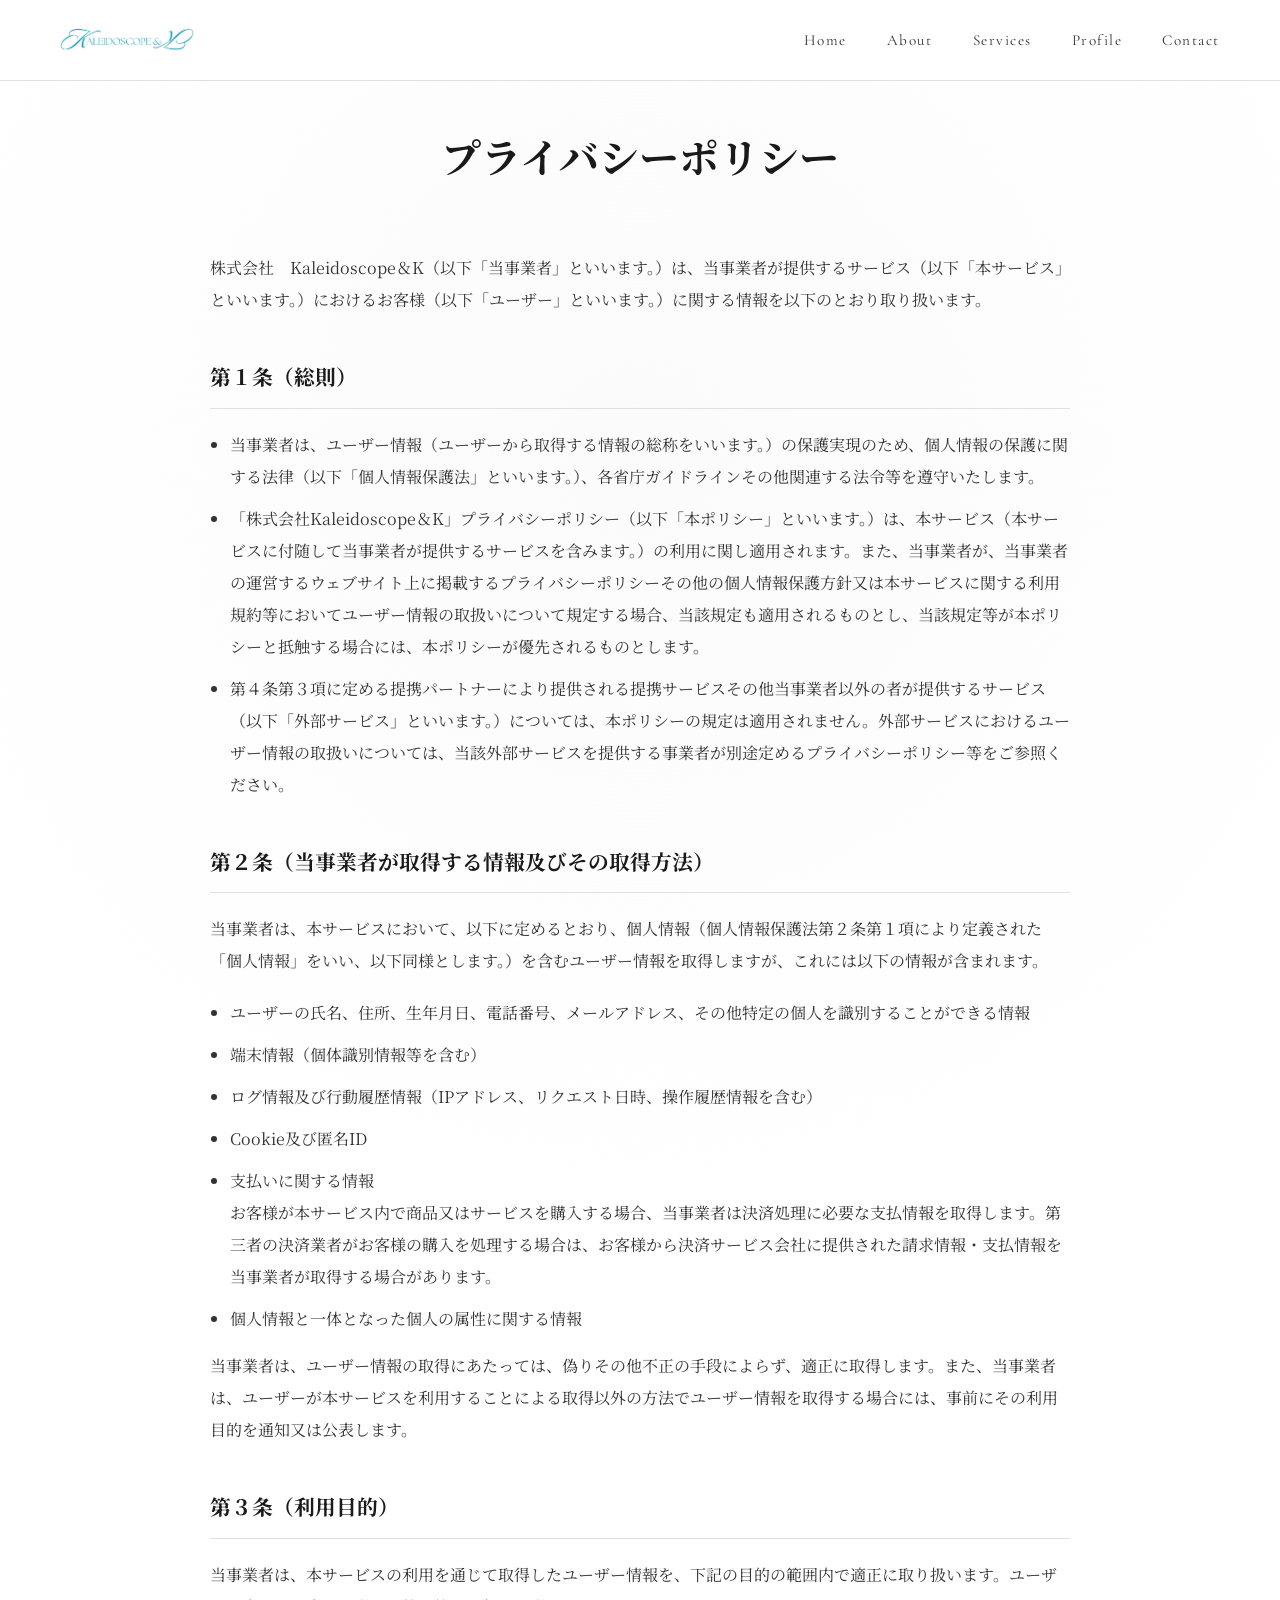
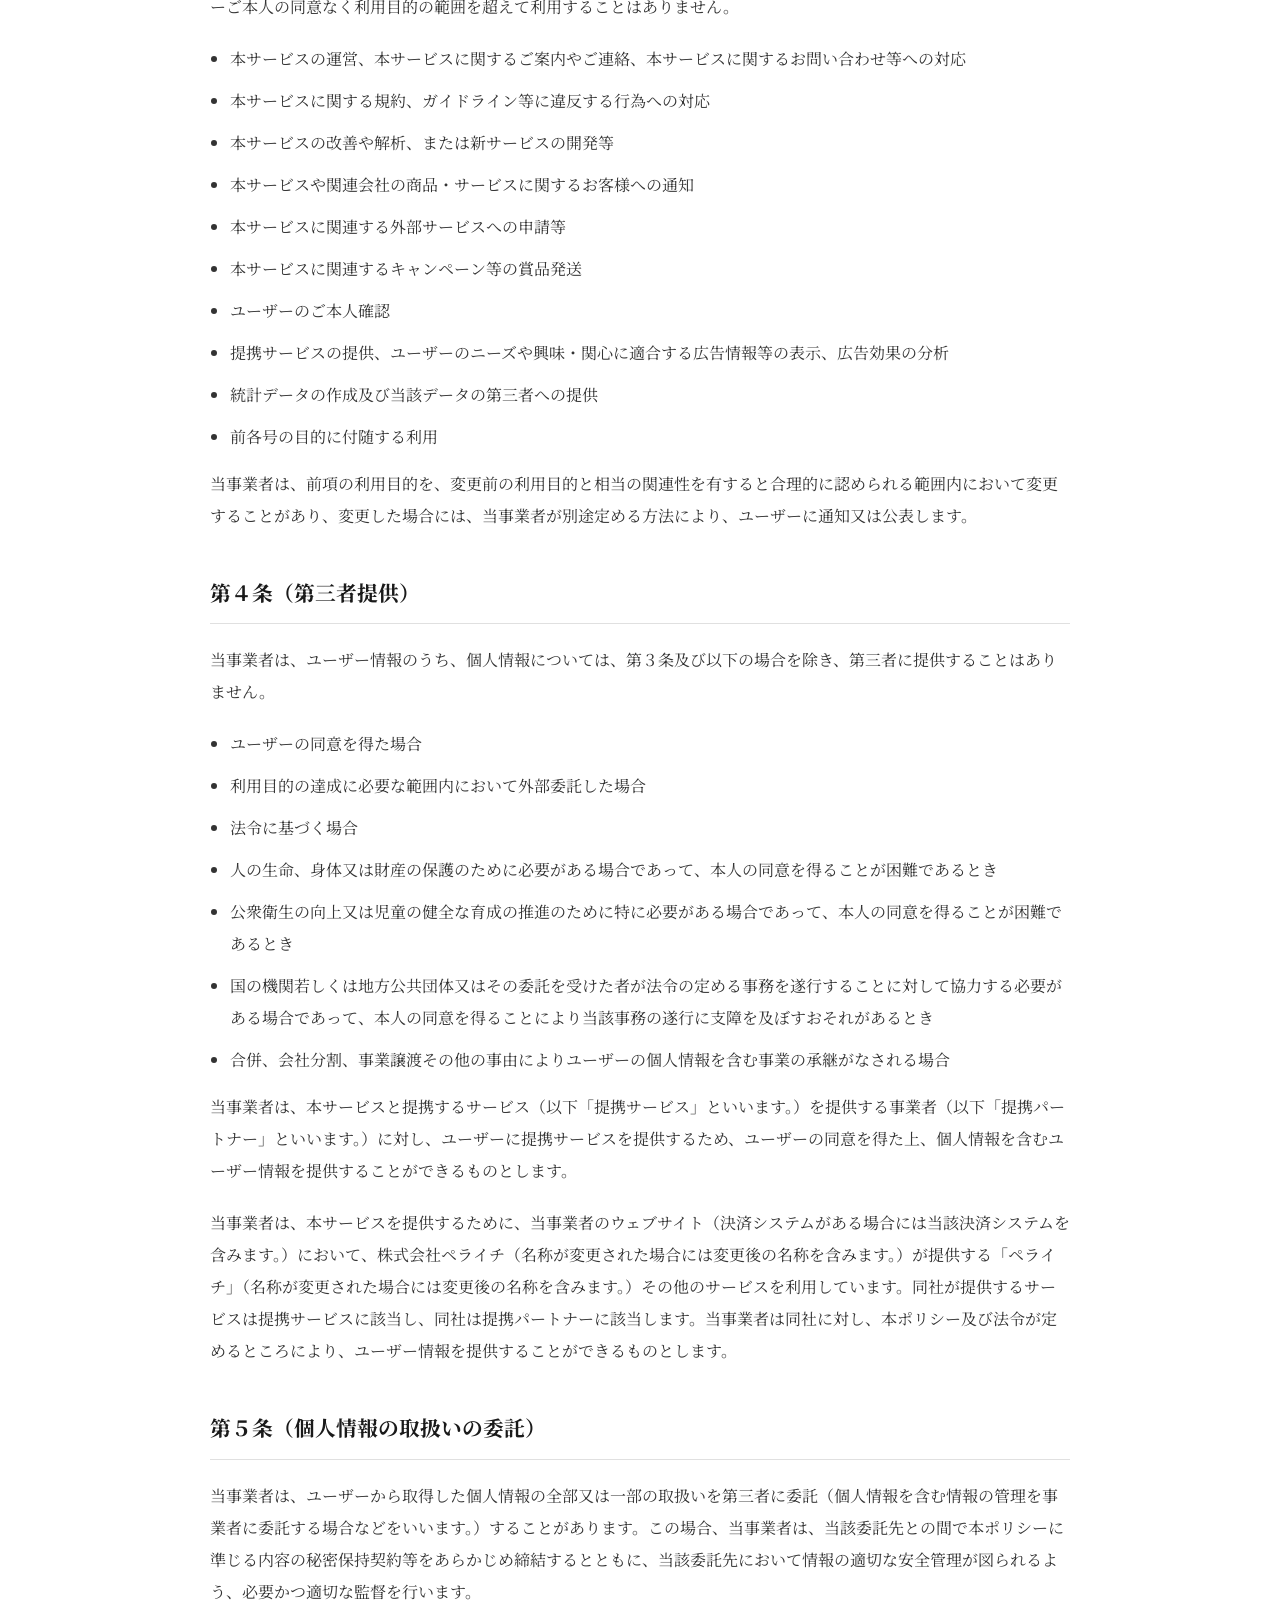
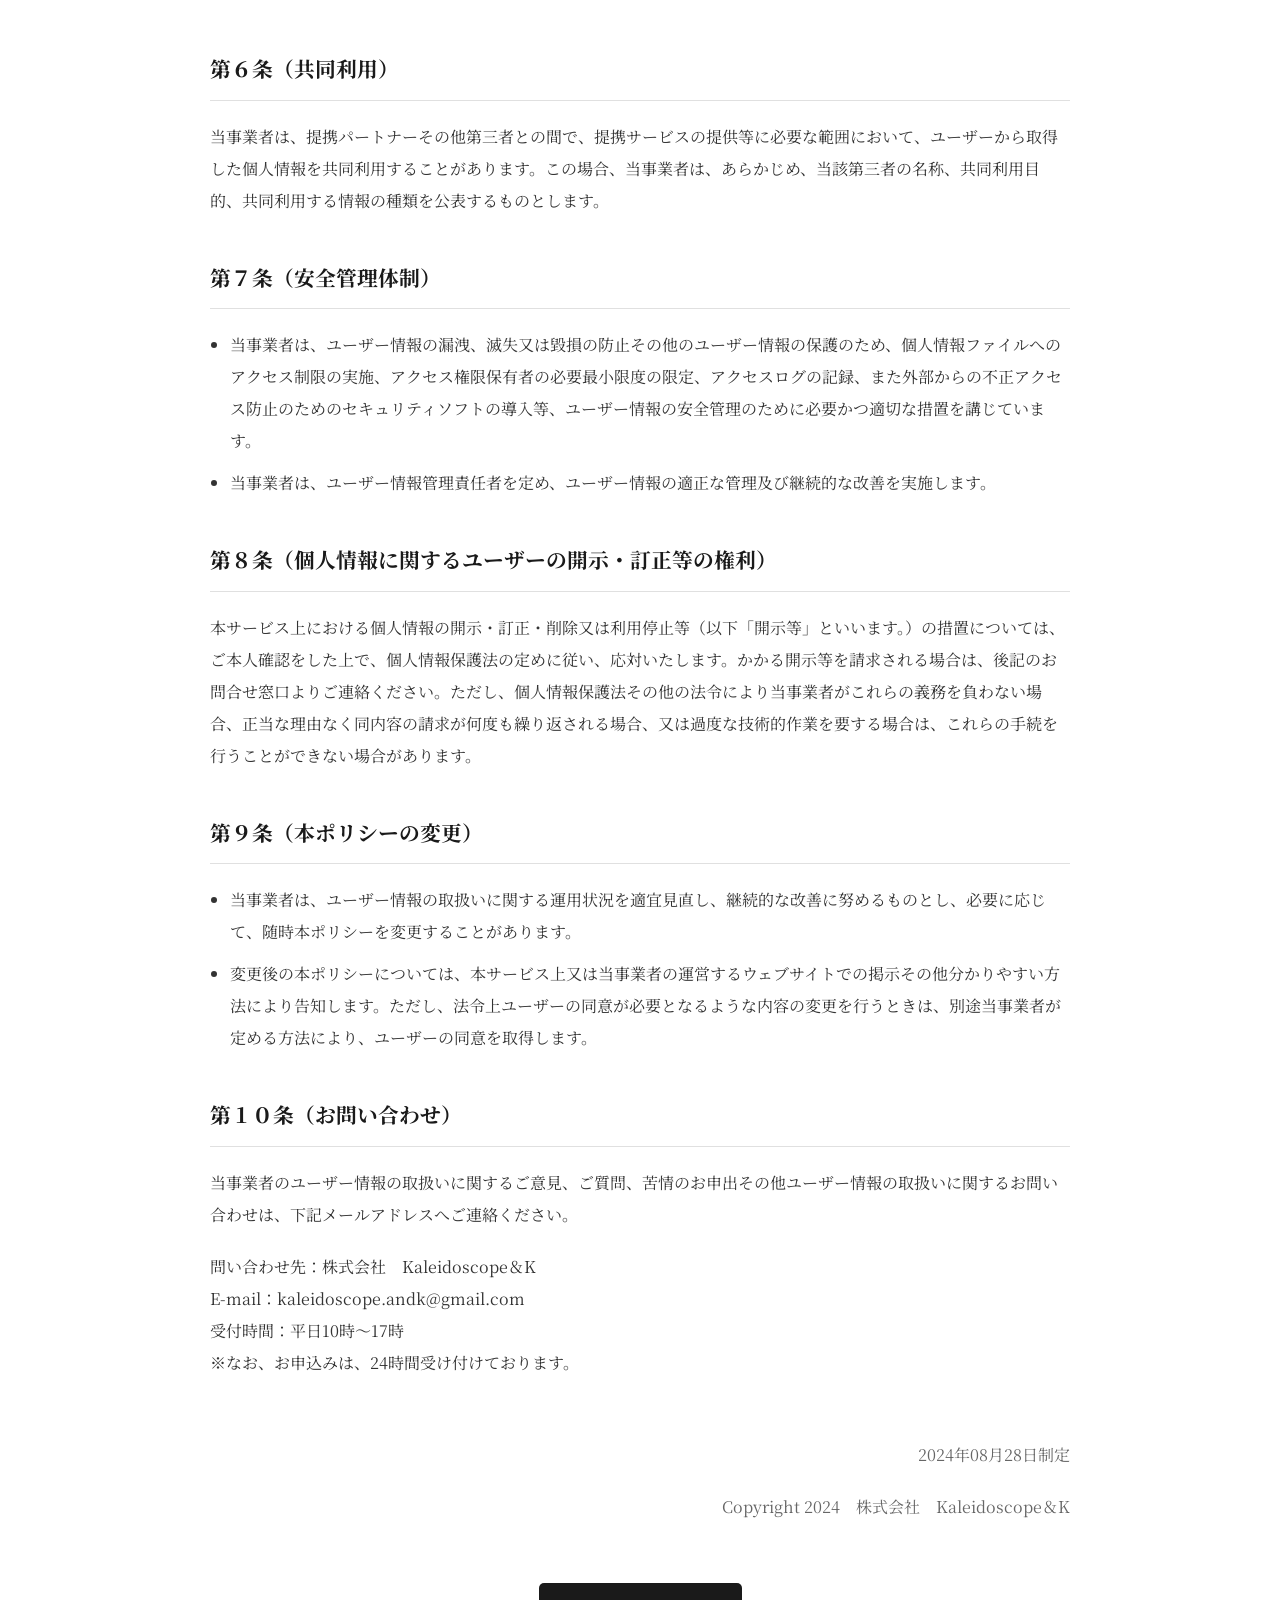
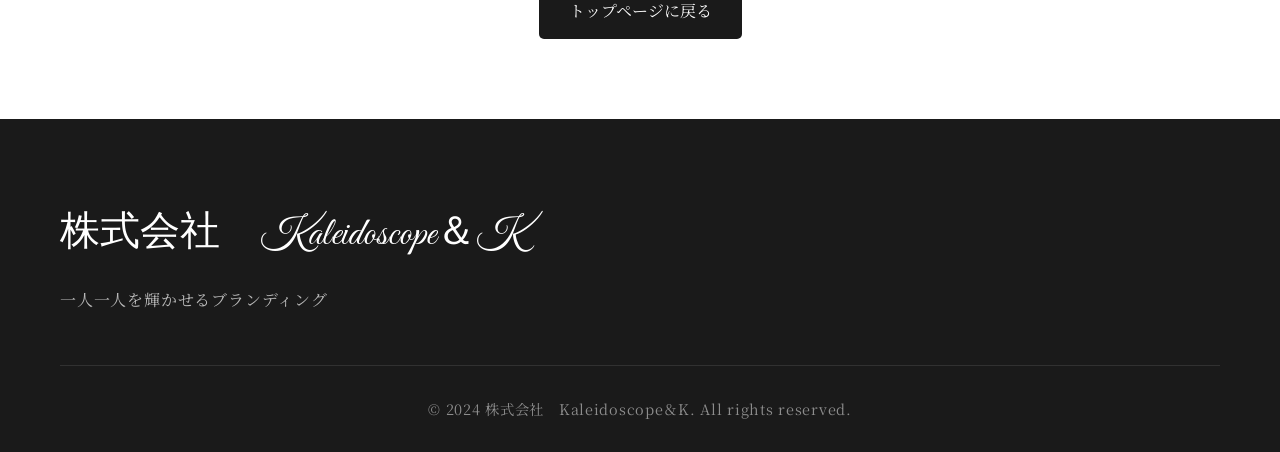
==== privacy.html @ fadc7838 "プライバシーポリシーページを追加、テキスト更新 - privacy.htmlを新規作成 - index.htmlのテキスト微調整  🤖 Generated with [Claude Code](htt" ====
<!DOCTYPE html>
<html lang="ja">
<head>
    <meta charset="UTF-8">
    <meta name="viewport" content="width=device-width, initial-scale=1.0">
    <title>プライバシーポリシー | 株式会社 Kaleidoscope＆K</title>
    <meta name="description" content="株式会社Kaleidoscope＆Kのプライバシーポリシー">
    <link rel="preconnect" href="https://fonts.googleapis.com">
    <link rel="preconnect" href="https://fonts.gstatic.com" crossorigin>
    <link href="https://fonts.googleapis.com/css2?family=Cormorant+Garamond:wght@300;400;500;600&family=Noto+Serif+JP:wght@200;300;400;500;600&family=Allura&family=Great+Vibes&display=swap" rel="stylesheet">
    <link rel="stylesheet" href="styles.css">
    <style>
        .policy-page {
            padding: 120px 20px 80px;
            max-width: 900px;
            margin: 0 auto;
        }
        .policy-page h1 {
            font-family: var(--font-primary);
            font-size: 2.5em;
            text-align: center;
            margin-bottom: 60px;
            color: var(--color-primary);
        }
        .policy-content {
            font-family: var(--font-primary);
            line-height: 2;
            color: var(--color-text);
        }
        .policy-content p {
            margin-bottom: 20px;
        }
        .policy-content h2 {
            font-size: 1.3em;
            margin: 40px 0 20px;
            color: var(--color-primary);
            border-bottom: 1px solid var(--color-border);
            padding-bottom: 10px;
        }
        .policy-content ul {
            margin: 15px 0 15px 20px;
        }
        .policy-content li {
            margin-bottom: 10px;
        }
        .policy-footer {
            margin-top: 60px;
            text-align: right;
            color: var(--color-text-light);
        }
        .back-link {
            display: inline-block;
            margin-top: 40px;
            padding: 12px 30px;
            background: var(--color-primary);
            color: white;
            text-decoration: none;
            border-radius: 5px;
            transition: all 0.3s ease;
        }
        .back-link:hover {
            background: var(--color-secondary);
        }
    </style>
</head>
<body>
    <!-- ナビゲーション -->
    <nav class="navbar">
        <div class="nav-container">
            <a href="index.html" class="logo"><img src="rogo.png" alt="株式会社 Kaleidoscope&K"></a>
            <ul class="nav-menu">
                <li><a href="index.html#home">Home</a></li>
                <li><a href="index.html#about">About</a></li>
                <li><a href="index.html#services">Services</a></li>
                <li><a href="index.html#profile">Profile</a></li>
                <li><a href="index.html#contact">Contact</a></li>
            </ul>
            <div class="hamburger">
                <span></span>
                <span></span>
                <span></span>
            </div>
        </div>
    </nav>

    <div class="policy-page">
        <h1>プライバシーポリシー</h1>

        <div class="policy-content">
            <p>株式会社　Kaleidoscope＆K（以下「当事業者」といいます。）は、当事業者が提供するサービス（以下「本サービス」といいます。）におけるお客様（以下「ユーザー」といいます。）に関する情報を以下のとおり取り扱います。</p>

            <h2>第１条（総則）</h2>
            <ul>
                <li>当事業者は、ユーザー情報（ユーザーから取得する情報の総称をいいます。）の保護実現のため、個人情報の保護に関する法律（以下「個人情報保護法」といいます。）、各省庁ガイドラインその他関連する法令等を遵守いたします。</li>
                <li>「株式会社Kaleidoscope＆K」プライバシーポリシー（以下「本ポリシー」といいます。）は、本サービス（本サービスに付随して当事業者が提供するサービスを含みます。）の利用に関し適用されます。また、当事業者が、当事業者の運営するウェブサイト上に掲載するプライバシーポリシーその他の個人情報保護方針又は本サービスに関する利用規約等においてユーザー情報の取扱いについて規定する場合、当該規定も適用されるものとし、当該規定等が本ポリシーと抵触する場合には、本ポリシーが優先されるものとします。</li>
                <li>第４条第３項に定める提携パートナーにより提供される提携サービスその他当事業者以外の者が提供するサービス（以下「外部サービス」といいます。）については、本ポリシーの規定は適用されません。外部サービスにおけるユーザー情報の取扱いについては、当該外部サービスを提供する事業者が別途定めるプライバシーポリシー等をご参照ください。</li>
            </ul>

            <h2>第２条（当事業者が取得する情報及びその取得方法）</h2>
            <p>当事業者は、本サービスにおいて、以下に定めるとおり、個人情報（個人情報保護法第２条第１項により定義された「個人情報」をいい、以下同様とします。）を含むユーザー情報を取得しますが、これには以下の情報が含まれます。</p>
            <ul>
                <li>ユーザーの氏名、住所、生年月日、電話番号、メールアドレス、その他特定の個人を識別することができる情報</li>
                <li>端末情報（個体識別情報等を含む）</li>
                <li>ログ情報及び行動履歴情報（IPアドレス、リクエスト日時、操作履歴情報を含む）</li>
                <li>Cookie及び匿名ID</li>
                <li>支払いに関する情報<br>
                お客様が本サービス内で商品又はサービスを購入する場合、当事業者は決済処理に必要な支払情報を取得します。第三者の決済業者がお客様の購入を処理する場合は、お客様から決済サービス会社に提供された請求情報・支払情報を当事業者が取得する場合があります。</li>
                <li>個人情報と一体となった個人の属性に関する情報</li>
            </ul>
            <p>当事業者は、ユーザー情報の取得にあたっては、偽りその他不正の手段によらず、適正に取得します。また、当事業者は、ユーザーが本サービスを利用することによる取得以外の方法でユーザー情報を取得する場合には、事前にその利用目的を通知又は公表します。</p>

            <h2>第３条（利用目的）</h2>
            <p>当事業者は、本サービスの利用を通じて取得したユーザー情報を、下記の目的の範囲内で適正に取り扱います。ユーザーご本人の同意なく利用目的の範囲を超えて利用することはありません。</p>
            <ul>
                <li>本サービスの運営、本サービスに関するご案内やご連絡、本サービスに関するお問い合わせ等への対応</li>
                <li>本サービスに関する規約、ガイドライン等に違反する行為への対応</li>
                <li>本サービスの改善や解析、または新サービスの開発等</li>
                <li>本サービスや関連会社の商品・サービスに関するお客様への通知</li>
                <li>本サービスに関連する外部サービスへの申請等</li>
                <li>本サービスに関連するキャンペーン等の賞品発送</li>
                <li>ユーザーのご本人確認</li>
                <li>提携サービスの提供、ユーザーのニーズや興味・関心に適合する広告情報等の表示、広告効果の分析</li>
                <li>統計データの作成及び当該データの第三者への提供</li>
                <li>前各号の目的に付随する利用</li>
            </ul>
            <p>当事業者は、前項の利用目的を、変更前の利用目的と相当の関連性を有すると合理的に認められる範囲内において変更することがあり、変更した場合には、当事業者が別途定める方法により、ユーザーに通知又は公表します。</p>

            <h2>第４条（第三者提供）</h2>
            <p>当事業者は、ユーザー情報のうち、個人情報については、第３条及び以下の場合を除き、第三者に提供することはありません。</p>
            <ul>
                <li>ユーザーの同意を得た場合</li>
                <li>利用目的の達成に必要な範囲内において外部委託した場合</li>
                <li>法令に基づく場合</li>
                <li>人の生命、身体又は財産の保護のために必要がある場合であって、本人の同意を得ることが困難であるとき</li>
                <li>公衆衛生の向上又は児童の健全な育成の推進のために特に必要がある場合であって、本人の同意を得ることが困難であるとき</li>
                <li>国の機関若しくは地方公共団体又はその委託を受けた者が法令の定める事務を遂行することに対して協力する必要がある場合であって、本人の同意を得ることにより当該事務の遂行に支障を及ぼすおそれがあるとき</li>
                <li>合併、会社分割、事業譲渡その他の事由によりユーザーの個人情報を含む事業の承継がなされる場合</li>
            </ul>
            <p>当事業者は、本サービスと提携するサービス（以下「提携サービス」といいます。）を提供する事業者（以下「提携パートナー」といいます。）に対し、ユーザーに提携サービスを提供するため、ユーザーの同意を得た上、個人情報を含むユーザー情報を提供することができるものとします。</p>
            <p>当事業者は、本サービスを提供するために、当事業者のウェブサイト（決済システムがある場合には当該決済システムを含みます。）において、株式会社ペライチ（名称が変更された場合には変更後の名称を含みます。）が提供する「ペライチ」（名称が変更された場合には変更後の名称を含みます。）その他のサービスを利用しています。同社が提供するサービスは提携サービスに該当し、同社は提携パートナーに該当します。当事業者は同社に対し、本ポリシー及び法令が定めるところにより、ユーザー情報を提供することができるものとします。</p>

            <h2>第５条（個人情報の取扱いの委託）</h2>
            <p>当事業者は、ユーザーから取得した個人情報の全部又は一部の取扱いを第三者に委託（個人情報を含む情報の管理を事業者に委託する場合などをいいます。）することがあります。この場合、当事業者は、当該委託先との間で本ポリシーに準じる内容の秘密保持契約等をあらかじめ締結するとともに、当該委託先において情報の適切な安全管理が図られるよう、必要かつ適切な監督を行います。</p>

            <h2>第６条（共同利用）</h2>
            <p>当事業者は、提携パートナーその他第三者との間で、提携サービスの提供等に必要な範囲において、ユーザーから取得した個人情報を共同利用することがあります。この場合、当事業者は、あらかじめ、当該第三者の名称、共同利用目的、共同利用する情報の種類を公表するものとします。</p>

            <h2>第７条（安全管理体制）</h2>
            <ul>
                <li>当事業者は、ユーザー情報の漏洩、滅失又は毀損の防止その他のユーザー情報の保護のため、個人情報ファイルへのアクセス制限の実施、アクセス権限保有者の必要最小限度の限定、アクセスログの記録、また外部からの不正アクセス防止のためのセキュリティソフトの導入等、ユーザー情報の安全管理のために必要かつ適切な措置を講じています。</li>
                <li>当事業者は、ユーザー情報管理責任者を定め、ユーザー情報の適正な管理及び継続的な改善を実施します。</li>
            </ul>

            <h2>第８条（個人情報に関するユーザーの開示・訂正等の権利）</h2>
            <p>本サービス上における個人情報の開示・訂正・削除又は利用停止等（以下「開示等」といいます。）の措置については、ご本人確認をした上で、個人情報保護法の定めに従い、応対いたします。かかる開示等を請求される場合は、後記のお問合せ窓口よりご連絡ください。ただし、個人情報保護法その他の法令により当事業者がこれらの義務を負わない場合、正当な理由なく同内容の請求が何度も繰り返される場合、又は過度な技術的作業を要する場合は、これらの手続を行うことができない場合があります。</p>

            <h2>第９条（本ポリシーの変更）</h2>
            <ul>
                <li>当事業者は、ユーザー情報の取扱いに関する運用状況を適宜見直し、継続的な改善に努めるものとし、必要に応じて、随時本ポリシーを変更することがあります。</li>
                <li>変更後の本ポリシーについては、本サービス上又は当事業者の運営するウェブサイトでの掲示その他分かりやすい方法により告知します。ただし、法令上ユーザーの同意が必要となるような内容の変更を行うときは、別途当事業者が定める方法により、ユーザーの同意を取得します。</li>
            </ul>

            <h2>第１０条（お問い合わせ）</h2>
            <p>当事業者のユーザー情報の取扱いに関するご意見、ご質問、苦情のお申出その他ユーザー情報の取扱いに関するお問い合わせは、下記メールアドレスへご連絡ください。</p>
            <p>
                問い合わせ先：株式会社　Kaleidoscope＆K<br>
                E-mail：kaleidoscope.andk@gmail.com<br>
                受付時間：平日10時～17時<br>
                ※なお、お申込みは、24時間受け付けております。
            </p>

            <div class="policy-footer">
                <p>2024年08月28日制定</p>
                <p>Copyright 2024　株式会社　Kaleidoscope＆K</p>
            </div>

            <div style="text-align: center;">
                <a href="index.html" class="back-link">トップページに戻る</a>
            </div>
        </div>
    </div>

    <!-- Footer -->
    <footer class="footer">
        <div class="container">
            <div class="footer-content">
                <div class="footer-brand">
                    <h3>株式会社　Kaleidoscope＆K</h3>
                    <p>一人一人を輝かせるブランディング</p>
                </div>
            </div>
            <div class="footer-bottom">
                <p>&copy; 2024 株式会社　Kaleidoscope＆K. All rights reserved.</p>
            </div>
        </div>
    </footer>

    <script src="script.js"></script>
</body>
</html>
---- styles.css ----
/* ===============================
   リセット & ベーススタイル
   =============================== */
* {
    margin: 0;
    padding: 0;
    box-sizing: border-box;
}

:root {
    --color-primary: #1a1a1a;
    --color-secondary: #2a2a2a;
    --color-text: #333;
    --color-text-light: #666;
    --color-bg: #ffffff;
    --color-bg-light: #fafafa;
    --color-bg-gray: #f5f5f5;
    --color-border: #e0e0e0;
    --font-primary: 'Noto Serif JP', serif;
    --font-cursive: 'Great Vibes', cursive;
    --font-elegant: 'Allura', cursive;
    --font-serif: 'Cormorant Garamond', serif;
}

html {
    scroll-behavior: smooth;
    font-size: 16px;
}

body {
    font-family: var(--font-primary);
    color: var(--color-text);
    line-height: 1.8;
    background: var(--color-bg);
    overflow-x: hidden;
    position: relative;
}

/* 背景の動的グラデーション */
body::before {
    content: '';
    position: fixed;
    top: -50%;
    left: -50%;
    width: 200%;
    height: 200%;
    background: radial-gradient(circle at 50% 50%, rgba(250, 250, 250, 0.8) 0%, transparent 50%);
    animation: rotateGradient 30s linear infinite;
    z-index: -1;
    pointer-events: none;
}

@keyframes rotateGradient {
    0% { transform: rotate(0deg); }
    100% { transform: rotate(360deg); }
}

.container {
    max-width: 1200px;
    margin: 0 auto;
    padding: 0 20px;
}

/* ===============================
   ナビゲーション
   =============================== */
.navbar {
    position: fixed;
    top: 0;
    left: 0;
    right: 0;
    background: rgba(255, 255, 255, 0.98);
    backdrop-filter: blur(10px);
    z-index: 1000;
    border-bottom: 1px solid var(--color-border);
    transition: all 0.3s ease;
}

.navbar.scrolled {
    box-shadow: 0 2px 20px rgba(0, 0, 0, 0.05);
}

.nav-container {
    max-width: 1200px;
    margin: 0 auto;
    padding: 20px;
    display: flex;
    justify-content: space-between;
    align-items: center;
}

.logo {
    font-family: var(--font-cursive);
    font-size: 1.8em;
    color: var(--color-primary);
    text-decoration: none;
    transition: all 0.3s ease;
}

.logo img {
    height: 40px;
    width: auto;
    display: block;
}

.logo:hover {
    opacity: 0.7;
}

.nav-menu {
    display: flex;
    list-style: none;
    gap: 40px;
}

.nav-menu a {
    font-family: var(--font-serif);
    font-size: 0.95em;
    letter-spacing: 0.1em;
    color: var(--color-text);
    text-decoration: none;
    font-weight: 400;
    transition: all 0.3s ease;
    position: relative;
}

.nav-menu a::after {
    content: '';
    position: absolute;
    bottom: -5px;
    left: 0;
    width: 0;
    height: 1px;
    background: var(--color-primary);
    transition: width 0.3s ease;
}

.nav-menu a:hover::after {
    width: 100%;
}

.hamburger {
    display: none;
    flex-direction: column;
    cursor: pointer;
    gap: 5px;
}

.hamburger span {
    width: 25px;
    height: 2px;
    background: var(--color-primary);
    transition: all 0.3s ease;
}

/* ===============================
   ヒーローセクション
   =============================== */
.hero {
    min-height: 100vh;
    display: flex;
    align-items: center;
    justify-content: center;
    position: relative;
    background: linear-gradient(135deg, #fafafa 0%, #ffffff 100%);
    padding: 100px 20px 80px;
}

.hero-content {
    text-align: center;
    max-width: 900px;
    animation: fadeInUp 1s ease;
}

.hero-label {
    font-family: var(--font-serif);
    font-size: 1em;
    letter-spacing: 0.3em;
    color: var(--color-text-light);
    text-transform: uppercase;
    margin-bottom: 30px;
    animation: fadeIn 1s ease 0.2s both;
}

.hero-title {
    font-family: var(--font-cursive);
    font-size: 4.5em;
    font-weight: 400;
    line-height: 1.2;
    color: var(--color-primary);
    margin-bottom: 15px;
    animation: fadeIn 1s ease 0.4s both;
}

.hero-logo {
    max-width: 500px;
    width: 100%;
    height: auto;
}

@media (max-width: 768px) {
    .hero-logo {
        max-width: 300px;
    }
}

/* 手書きアニメーション */
.handwriting-animation {
    position: relative;
    overflow: hidden;
}

.handwriting-animation::before {
    content: attr(data-text);
    position: absolute;
    top: 0;
    left: 0;
    width: 0;
    height: 100%;
    color: var(--color-primary);
    overflow: hidden;
    white-space: nowrap;
    animation: writeText 3s steps(30, end) 0.5s forwards;
}

@keyframes writeText {
    from {
        width: 0;
    }
    to {
        width: 100%;
    }
}

.hero-subtitle {
    font-family: var(--font-primary);
    font-size: 1em;
    font-weight: 300;
    letter-spacing: 0.15em;
    color: var(--color-text);
    margin-bottom: 5px;
    animation: fadeIn 1s ease 0.6s both;
}

.hero-tagline {
    font-family: var(--font-primary);
    font-size: 2em;
    font-weight: 500;
    line-height: 1.8;
    letter-spacing: 0.15em;
    color: var(--color-secondary);
    margin-bottom: 30px;
    padding: 25px 0;
    position: relative;
    display: inline-block;
    animation: fadeIn 1s ease 0.8s both;
}

.hero-tagline::before,
.hero-tagline::after {
    content: '';
    position: absolute;
    left: 50%;
    transform: translateX(-50%);
    width: 60px;
    height: 1px;
    background: linear-gradient(90deg, transparent, var(--color-primary), transparent);
}

.hero-tagline::before {
    top: 0;
}

.hero-tagline::after {
    bottom: 0;
}

.hero-description {
    font-family: var(--font-primary);
    font-size: 1.2em;
    font-weight: 400;
    line-height: 1.8;
    letter-spacing: 0.05em;
    color: var(--color-text-light);
    max-width: 800px;
    margin: 0 auto 50px;
    animation: fadeIn 1s ease 1s both;
}

.btn-primary {
    display: inline-block;
    padding: 16px 50px;
    background: var(--color-primary);
    color: white;
    font-family: var(--font-primary);
    font-size: 0.95em;
    font-weight: 400;
    letter-spacing: 0.2em;
    text-decoration: none;
    border: 1px solid var(--color-primary);
    transition: all 0.4s ease;
    animation: fadeIn 1s ease 1.2s both;
}

.btn-primary:hover {
    background: white;
    color: var(--color-primary);
    transform: translateY(-2px);
    box-shadow: 0 10px 30px rgba(0, 0, 0, 0.1);
}

.scroll-indicator {
    position: absolute;
    bottom: 40px;
    left: 50%;
    transform: translateX(-50%);
    display: flex;
    flex-direction: column;
    align-items: center;
    gap: 15px;
    animation: fadeIn 1s ease 1.5s both;
}

.scroll-indicator span {
    font-family: var(--font-serif);
    font-size: 0.8em;
    letter-spacing: 0.2em;
    color: var(--color-text-light);
    text-transform: uppercase;
}

.scroll-line {
    width: 1px;
    height: 50px;
    background: var(--color-text-light);
    animation: scrollDown 2s ease-in-out infinite;
}

/* ===============================
   Aboutセクション
   =============================== */
.about {
    padding: 120px 20px;
    background: var(--color-bg);
}

.about-content {
    display: grid;
    grid-template-columns: 1fr 1fr;
    gap: 80px;
    align-items: center;
}

.section-title {
    font-family: var(--font-primary);  /* Noto Serif JP */
    font-size: 3.5em;
    font-weight: 400;
    color: var(--color-primary);
    margin-bottom: 40px;
    position: relative;
    display: inline-block;
}

.section-title::after {
    content: '';
    position: absolute;
    bottom: -10px;
    left: 0;
    width: 0;
    height: 2px;
    background: linear-gradient(to right, var(--color-primary), transparent);
    animation: expandLine 1.5s ease forwards;
}

@keyframes expandLine {
    to { width: 100%; }
}

.about-description {
    font-size: 1.05em;
    line-height: 2;
    color: var(--color-text);
    margin-bottom: 25px;
}

.about-stats {
    display: grid;
    grid-template-columns: repeat(3, 1fr);
    gap: 30px;
}

.stat-item {
    text-align: center;
    padding: 30px;
    background: var(--color-bg-gray);
    border-radius: 10px;
    transition: all 0.3s ease;
    position: relative;
    overflow: hidden;
}

.stat-item::before {
    content: '';
    position: absolute;
    top: 50%;
    left: 50%;
    width: 0;
    height: 0;
    border-radius: 50%;
    background: rgba(26, 26, 26, 0.05);
    transform: translate(-50%, -50%);
    transition: width 0.6s ease, height 0.6s ease;
}

.stat-item:hover::before {
    width: 300px;
    height: 300px;
}

.stat-item:hover {
    transform: translateY(-8px) scale(1.05);
    box-shadow: 0 15px 40px rgba(0, 0, 0, 0.08);
}

.stat-item h3 {
    font-family: var(--font-serif);
    font-size: 2.5em;
    font-weight: 600;
    color: var(--color-primary);
    margin-bottom: 10px;
    position: relative;
    z-index: 1;
    animation: pulse 2s ease-in-out infinite;
}

@keyframes pulse {
    0%, 100% { transform: scale(1); }
    50% { transform: scale(1.05); }
}

.stat-item p {
    font-size: 0.95em;
    color: var(--color-text-light);
    letter-spacing: 0.05em;
}

/* ===============================
   Servicesセクション
   =============================== */
.services {
    padding: 120px 20px;
    background: var(--color-bg-light);
}

.section-subtitle {
    text-align: center;
    font-size: 1.1em;
    color: var(--color-text-light);
    margin-bottom: 60px;
    letter-spacing: 0.05em;
}

.services-grid {
    display: grid;
    grid-template-columns: repeat(3, 1fr);
    gap: 40px;
    margin-top: 60px;
}

.service-card {
    background: white;
    padding: 50px 35px;
    border-radius: 15px;
    transition: all 0.4s cubic-bezier(0.175, 0.885, 0.32, 1.275);
    border-top: 4px solid var(--color-primary);
    position: relative;
    overflow: hidden;
}

.service-card::before {
    content: '';
    position: absolute;
    top: 0;
    left: -100%;
    width: 100%;
    height: 100%;
    background: linear-gradient(90deg, transparent, rgba(255,255,255,0.3), transparent);
    transition: left 0.5s ease;
}

.service-card:hover::before {
    left: 100%;
}

.service-card:hover {
    transform: translateY(-15px) scale(1.02);
    box-shadow: 0 25px 70px rgba(0, 0, 0, 0.12);
}

.service-card.featured {
    background: var(--color-primary);
    color: white;
}

.service-card.featured h3,
.service-card.featured .service-number {
    color: white;
}

.service-number {
    font-family: var(--font-serif);
    font-size: 1.2em;
    font-weight: 600;
    letter-spacing: 0.1em;
    color: var(--color-primary);
    margin-bottom: 20px;
}

.service-card h3 {
    font-size: 1.6em;
    font-weight: 500;
    margin-bottom: 20px;
    line-height: 1.4;
}

.service-card p {
    font-size: 0.95em;
    line-height: 1.8;
    margin-bottom: 25px;
    color: var(--color-text);
}

.service-card.featured p {
    color: rgba(255, 255, 255, 0.9);
}

.service-list {
    list-style: none;
    padding: 0;
}

.service-list li {
    padding: 10px 0;
    border-bottom: 1px solid var(--color-border);
    font-size: 0.9em;
    color: var(--color-text-light);
}

.service-card.featured .service-list li {
    border-bottom-color: rgba(255, 255, 255, 0.2);
    color: rgba(255, 255, 255, 0.8);
}

.service-list li:last-child {
    border-bottom: none;
}

/* ===============================
   Profileセクション
   =============================== */
.profile {
    padding: 120px 20px;
    background: var(--color-bg);
}

.profile-content {
    max-width: 900px;
    margin: 0 auto;
}

.profile-header {
    display: flex;
    align-items: center;
    gap: 40px;
    margin-bottom: 60px;
    padding: 50px;
    background: var(--color-bg-gray);
    border-radius: 15px;
}

.profile-photo {
    flex-shrink: 0;
    position: relative;
    padding: 15px;
}

.profile-photo::before,
.profile-photo::after {
    content: '';
    position: absolute;
    width: 80px;
    height: 80px;
    border: 2px solid var(--color-primary);
    transition: all 0.4s ease;
}

.profile-photo::before {
    top: 0;
    left: 0;
    border-right: none;
    border-bottom: none;
}

.profile-photo::after {
    bottom: 0;
    right: 0;
    border-left: none;
    border-top: none;
}

.profile-photo:hover::before,
.profile-photo:hover::after {
    width: 100px;
    height: 100px;
}

.profile-photo img {
    width: 250px;
    height: 300px;
    object-fit: cover;
    object-position: top;
    border-radius: 0;
    box-shadow: 0 15px 40px rgba(0, 0, 0, 0.2);
    transition: all 0.4s ease;
    filter: grayscale(20%);
}

.profile-photo:hover img {
    filter: grayscale(0%);
    transform: scale(1.02);
}

.profile-info {
    text-align: left;
}

@media (max-width: 768px) {
    .profile-header {
        flex-direction: column;
        text-align: center;
        padding: 30px;
    }

    .profile-photo {
        margin-bottom: 20px;
    }

    .profile-photo img {
        width: 200px;
        height: 240px;
    }

    .profile-info {
        text-align: center;
    }

    .profile-links {
        justify-content: center;
        flex-wrap: wrap;
    }

    .profile-link {
        padding: 10px 20px;
        font-size: 0.9em;
    }
}

.profile-name {
    font-family: var(--font-elegant);
    font-size: 3em;
    font-weight: 400;
    color: var(--color-primary);
    margin-bottom: 15px;
}

.profile-role {
    font-size: 1.1em;
    color: var(--color-text-light);
    letter-spacing: 0.1em;
    margin-bottom: 20px;
}

.profile-tagline {
    font-size: 1.05em;
    line-height: 2;
    color: var(--color-text);
}

.profile-links {
    display: flex;
    gap: 20px;
    margin-top: 25px;
}

.profile-link {
    display: inline-flex;
    align-items: center;
    gap: 8px;
    padding: 12px 24px;
    background: var(--color-primary);
    color: white;
    text-decoration: none;
    border-radius: 30px;
    font-size: 0.95em;
    transition: all 0.3s ease;
}

.profile-link:hover {
    background: var(--color-secondary);
    transform: translateY(-2px);
    box-shadow: 0 5px 15px rgba(0, 0, 0, 0.2);
}

.profile-link svg {
    width: 20px;
    height: 20px;
}

.profile-achievements {
    margin-bottom: 60px;
}

.achievement-item {
    display: flex;
    gap: 20px;
    padding: 20px;
    margin-bottom: 15px;
    background: white;
    border-radius: 10px;
    border-left: 4px solid var(--color-primary);
    transition: all 0.3s ease;
}

.achievement-item:hover {
    transform: translateX(10px);
    box-shadow: 0 10px 30px rgba(0, 0, 0, 0.05);
}

.achievement-icon {
    font-size: 1.2em;
    color: var(--color-primary);
    font-weight: bold;
}

.achievement-item p {
    flex: 1;
    line-height: 1.8;
    color: var(--color-text);
}

.profile-story {
    padding: 50px;
    background: var(--color-bg-gray);
    border-radius: 15px;
}

.profile-story h4 {
    font-size: 1.8em;
    font-weight: 500;
    margin-bottom: 30px;
    color: var(--color-primary);
    border-bottom: 2px solid var(--color-primary);
    padding-bottom: 15px;
}

.profile-story p {
    line-height: 2;
    margin-bottom: 25px;
    color: var(--color-text);
    text-align: justify;
}

/* ===============================
   Contactセクション
   =============================== */
.contact {
    padding: 120px 20px;
    background: var(--color-bg-light);
}

.contact-content {
    display: grid;
    grid-template-columns: 1fr 1fr;
    gap: 60px;
    margin-top: 60px;
}

.contact-info h3 {
    font-size: 1.8em;
    font-weight: 500;
    margin-bottom: 30px;
    color: var(--color-primary);
}

.info-item {
    margin-bottom: 30px;
}

.info-label {
    display: block;
    font-size: 0.9em;
    font-weight: 600;
    letter-spacing: 0.1em;
    color: var(--color-text-light);
    margin-bottom: 10px;
}

.info-item p {
    font-size: 1em;
    line-height: 1.8;
    color: var(--color-text);
}

.info-item a {
    color: var(--color-primary);
    text-decoration: none;
    transition: all 0.3s ease;
}

.info-item a:hover {
    opacity: 0.7;
}

.info-item small {
    font-size: 0.85em;
    color: var(--color-text-light);
}

.contact-cta {
    background: white;
    padding: 60px 50px;
    border-radius: 15px;
    box-shadow: 0 10px 40px rgba(0, 0, 0, 0.05);
    text-align: center;
    display: flex;
    align-items: center;
    justify-content: center;
}

.cta-content h3 {
    font-size: 1.8em;
    font-weight: 500;
    margin-bottom: 25px;
    color: var(--color-primary);
}

.cta-content p {
    font-size: 1.05em;
    line-height: 1.9;
    color: var(--color-text);
    margin-bottom: 20px;
}

.cta-note {
    font-size: 0.95em !important;
    color: var(--color-text-light) !important;
    margin-bottom: 40px !important;
}

.btn-google-form {
    display: inline-flex;
    align-items: center;
    gap: 12px;
    padding: 18px 50px;
    background: var(--color-primary);
    color: white;
    font-family: var(--font-primary);
    font-size: 1em;
    font-weight: 500;
    letter-spacing: 0.1em;
    text-decoration: none;
    border: 2px solid var(--color-primary);
    border-radius: 5px;
    transition: all 0.4s cubic-bezier(0.175, 0.885, 0.32, 1.275);
    cursor: pointer;
    position: relative;
    overflow: hidden;
}

.btn-google-form::before {
    content: '';
    position: absolute;
    top: 50%;
    left: 50%;
    width: 0;
    height: 0;
    border-radius: 50%;
    background: rgba(255, 255, 255, 0.1);
    transform: translate(-50%, -50%);
    transition: width 0.6s ease, height 0.6s ease;
}

.btn-google-form:hover::before {
    width: 300px;
    height: 300px;
}

.btn-google-form:hover {
    background: white;
    color: var(--color-primary);
    transform: translateY(-5px) scale(1.05);
    box-shadow: 0 20px 50px rgba(0, 0, 0, 0.2);
}

.btn-google-form svg {
    transition: transform 0.4s cubic-bezier(0.175, 0.885, 0.32, 1.275);
}

.btn-google-form:hover svg {
    transform: translateX(8px) translateY(-8px) rotate(5deg);
}

.btn-google-form span {
    position: relative;
    z-index: 1;
}

/* ボタンの点滅アニメーション */
@keyframes buttonGlow {
    0%, 100% {
        box-shadow: 0 0 5px rgba(26, 26, 26, 0.2);
    }
    50% {
        box-shadow: 0 0 20px rgba(26, 26, 26, 0.4), 0 0 30px rgba(26, 26, 26, 0.2);
    }
}

.btn-google-form {
    animation: buttonGlow 3s ease-in-out infinite;
}

/* ===============================
   Footer
   =============================== */
.footer {
    background: var(--color-primary);
    color: white;
    padding: 80px 20px 30px;
}

.footer-content {
    display: grid;
    grid-template-columns: 2fr 1fr;
    gap: 60px;
    margin-bottom: 50px;
}

.footer-brand h3 {
    font-family: var(--font-cursive);
    font-size: 2.5em;
    font-weight: 400;
    margin-bottom: 15px;
}

.footer-brand p {
    font-size: 1em;
    color: rgba(255, 255, 255, 0.7);
    letter-spacing: 0.05em;
}

.footer-links {
    display: flex;
    gap: 60px;
}

.footer-column h4 {
    font-size: 1.1em;
    font-weight: 500;
    margin-bottom: 20px;
    letter-spacing: 0.1em;
}

.footer-column ul {
    list-style: none;
}

.footer-column ul li {
    margin-bottom: 12px;
}

.footer-column ul li a {
    color: rgba(255, 255, 255, 0.7);
    text-decoration: none;
    font-size: 0.95em;
    transition: all 0.3s ease;
}

.footer-column ul li a:hover {
    color: white;
    padding-left: 5px;
}

.footer-bottom {
    text-align: center;
    padding-top: 30px;
    border-top: 1px solid rgba(255, 255, 255, 0.1);
}

.footer-bottom p {
    font-size: 0.9em;
    color: rgba(255, 255, 255, 0.5);
    letter-spacing: 0.05em;
}

/* ===============================
   アニメーション
   =============================== */
@keyframes fadeIn {
    from {
        opacity: 0;
    }
    to {
        opacity: 1;
    }
}

@keyframes fadeInUp {
    from {
        opacity: 0;
        transform: translateY(30px);
    }
    to {
        opacity: 1;
        transform: translateY(0);
    }
}

@keyframes scrollDown {
    0%, 100% {
        transform: translateY(0);
    }
    50% {
        transform: translateY(15px);
    }
}

/* ===============================
   レスポンシブデザイン
   =============================== */
@media (max-width: 768px) {
    .nav-menu {
        position: fixed;
        top: 70px;
        left: -100%;
        width: 100%;
        height: calc(100vh - 70px);
        background: white;
        flex-direction: column;
        justify-content: center;
        align-items: center;
        gap: 30px;
        transition: left 0.3s ease;
    }

    .nav-menu.active {
        left: 0;
    }

    .hamburger {
        display: flex;
    }

    .hamburger.active span:nth-child(1) {
        transform: rotate(45deg) translate(5px, 5px);
    }

    .hamburger.active span:nth-child(2) {
        opacity: 0;
    }

    .hamburger.active span:nth-child(3) {
        transform: rotate(-45deg) translate(7px, -6px);
    }

    .hero-title {
        font-size: 3em;
    }

    .hero-tagline {
        font-size: 1.8em;
    }

    .hero-description {
        font-size: 1.2em;
    }

    .about-content {
        grid-template-columns: 1fr;
        gap: 50px;
    }

    .about-stats {
        grid-template-columns: 1fr;
    }

    .services-grid {
        grid-template-columns: 1fr;
    }

    .contact-content {
        grid-template-columns: 1fr;
    }

    .profile-content {
        padding: 0 10px;
    }

    .profile-name {
        font-size: 2em;
    }

    .profile-tagline {
        font-size: 0.95em;
        line-height: 1.8;
    }

    .achievement-item {
        flex-direction: column;
        gap: 10px;
        text-align: center;
    }

    .achievement-item:hover {
        transform: none;
    }

    .profile-story {
        padding: 30px 20px;
    }

    .profile-story h4 {
        font-size: 1.4em;
    }

    .profile-story p {
        text-align: left;
        line-height: 1.8;
    }

    .footer-content {
        grid-template-columns: 1fr;
    }

    .footer-links {
        flex-direction: column;
        gap: 30px;
    }
}
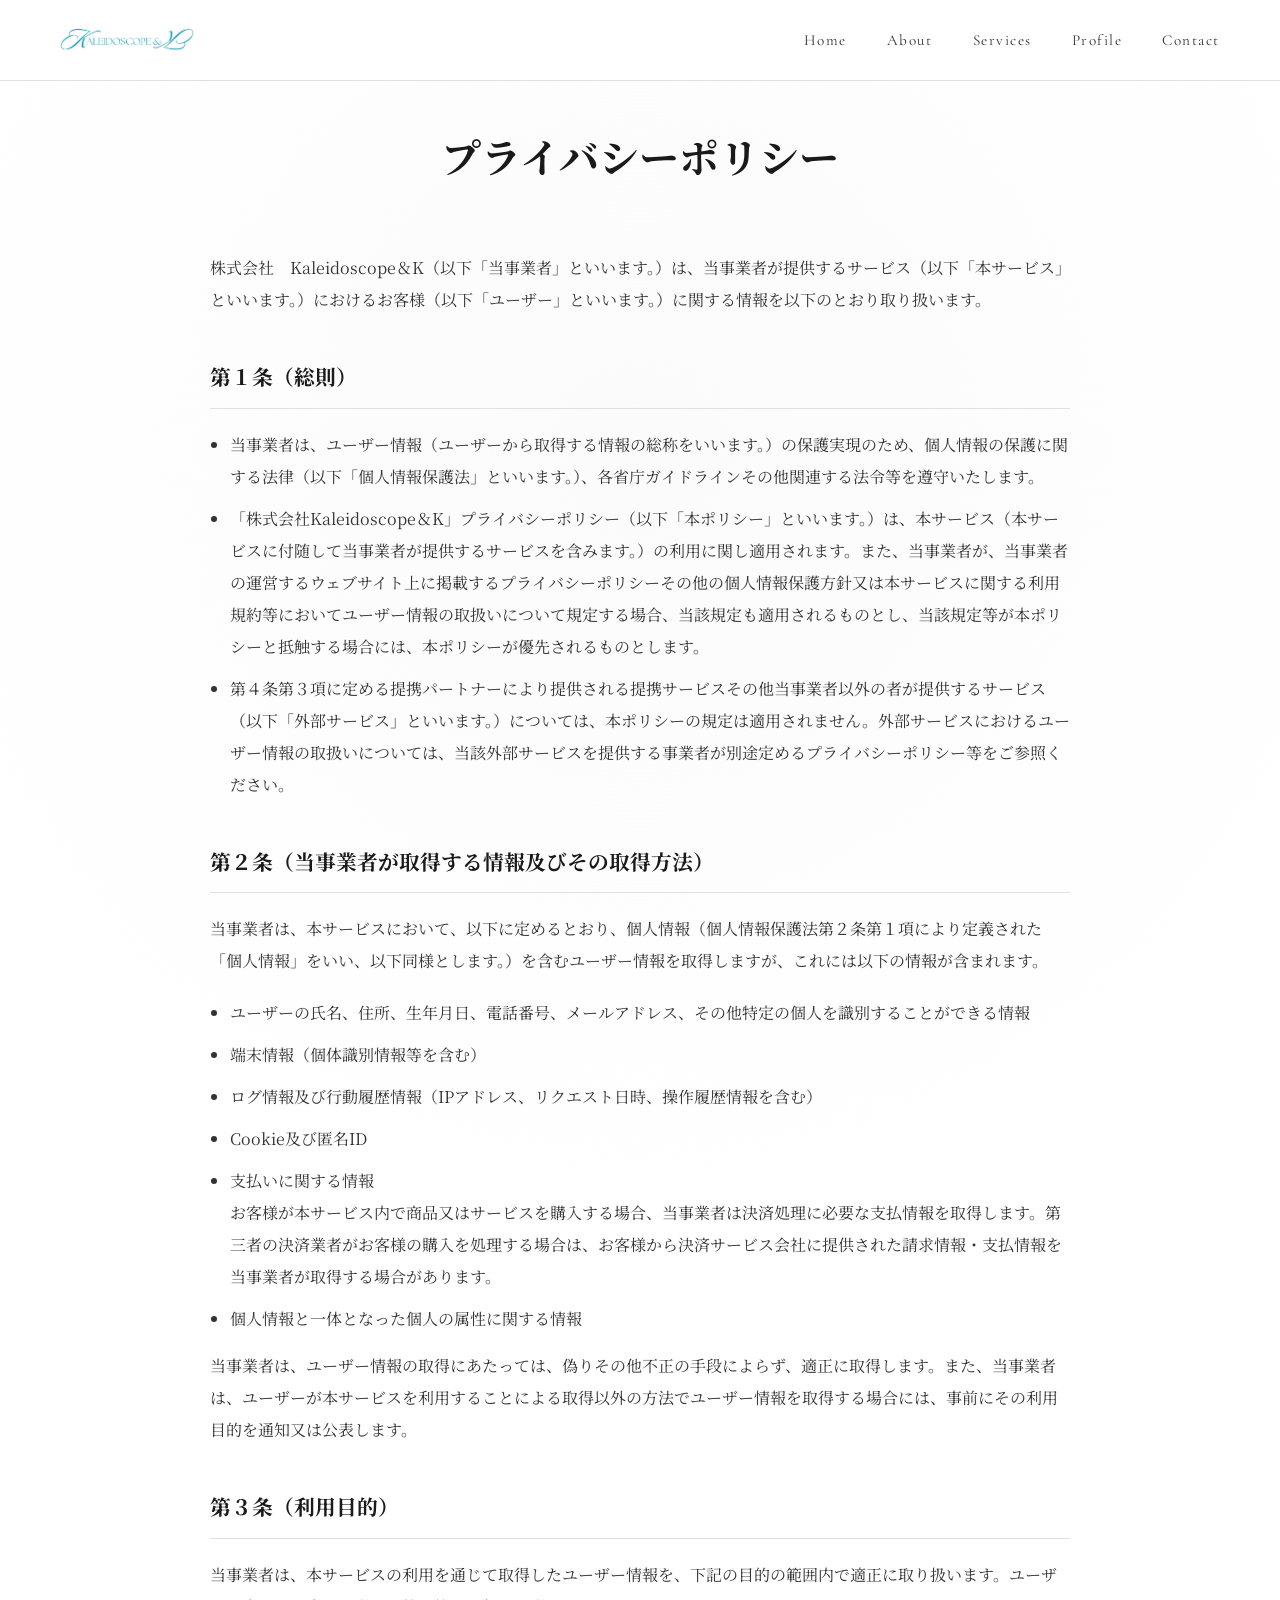
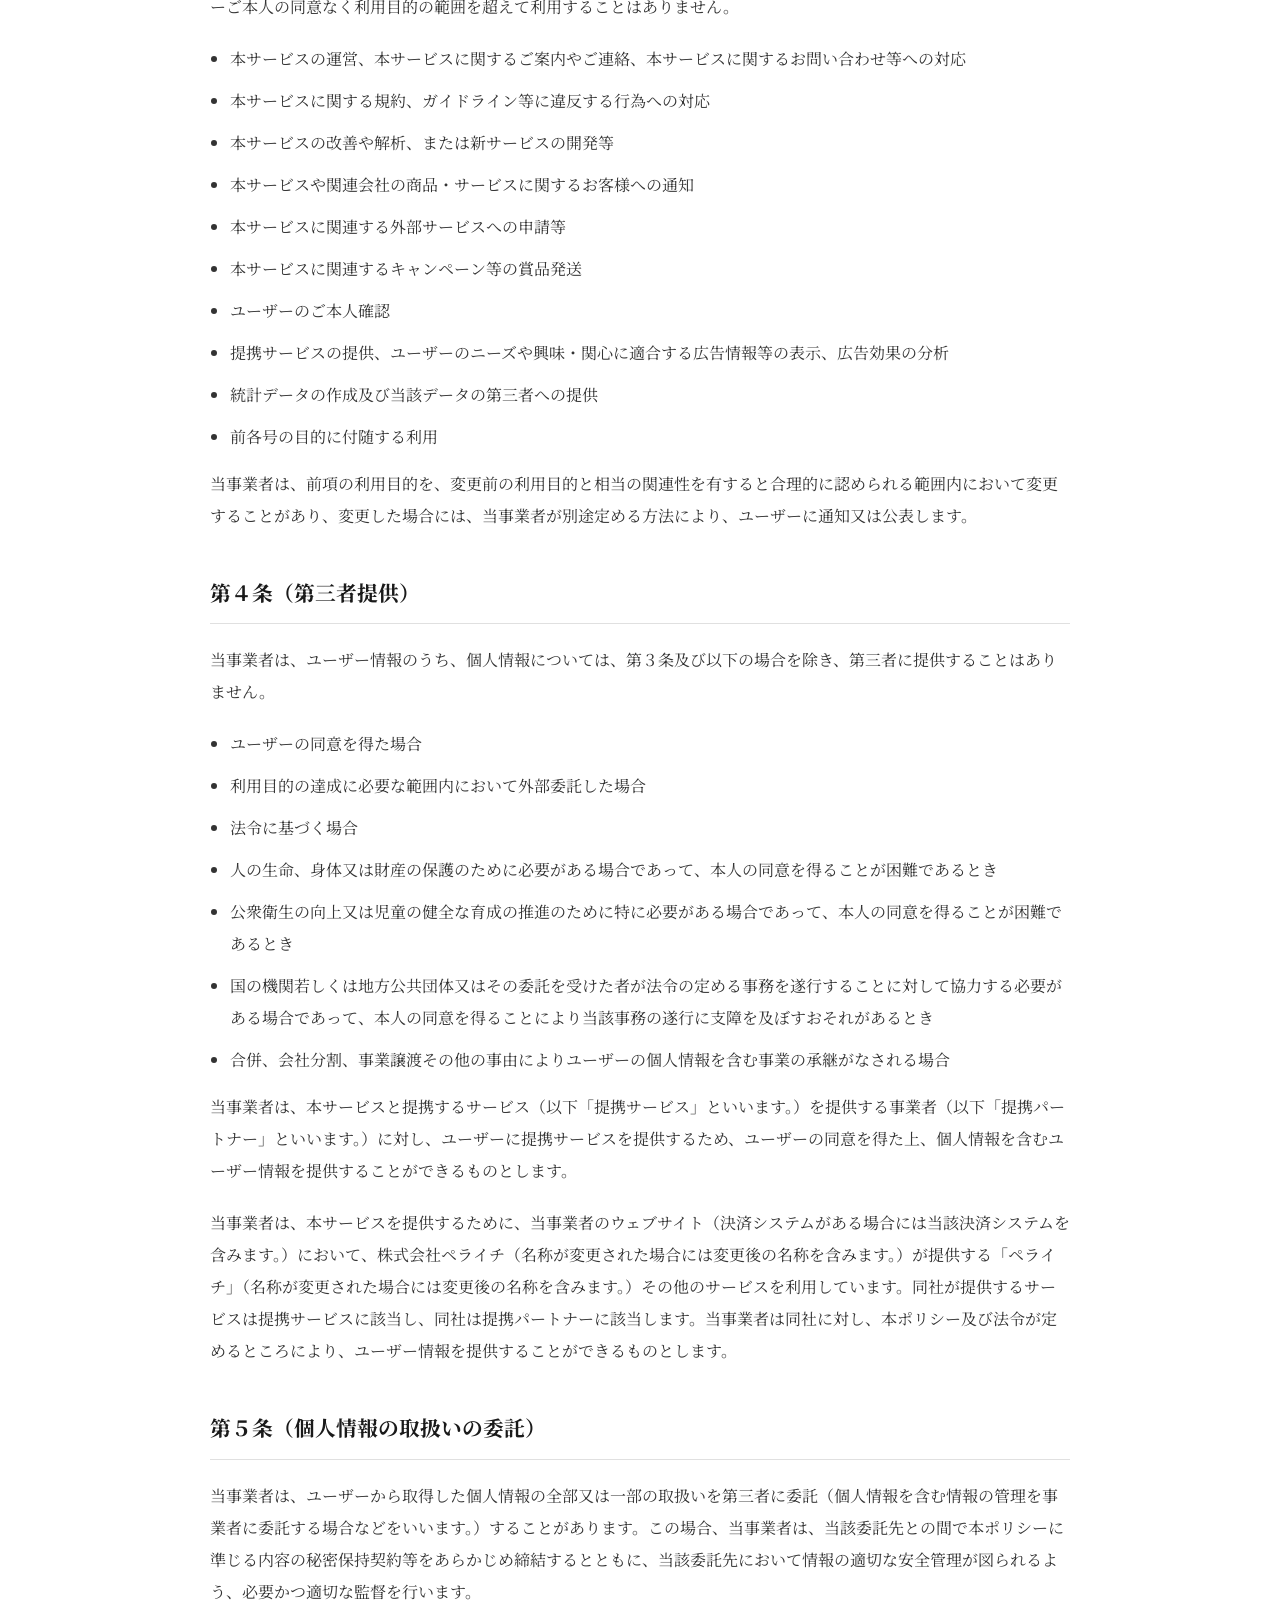
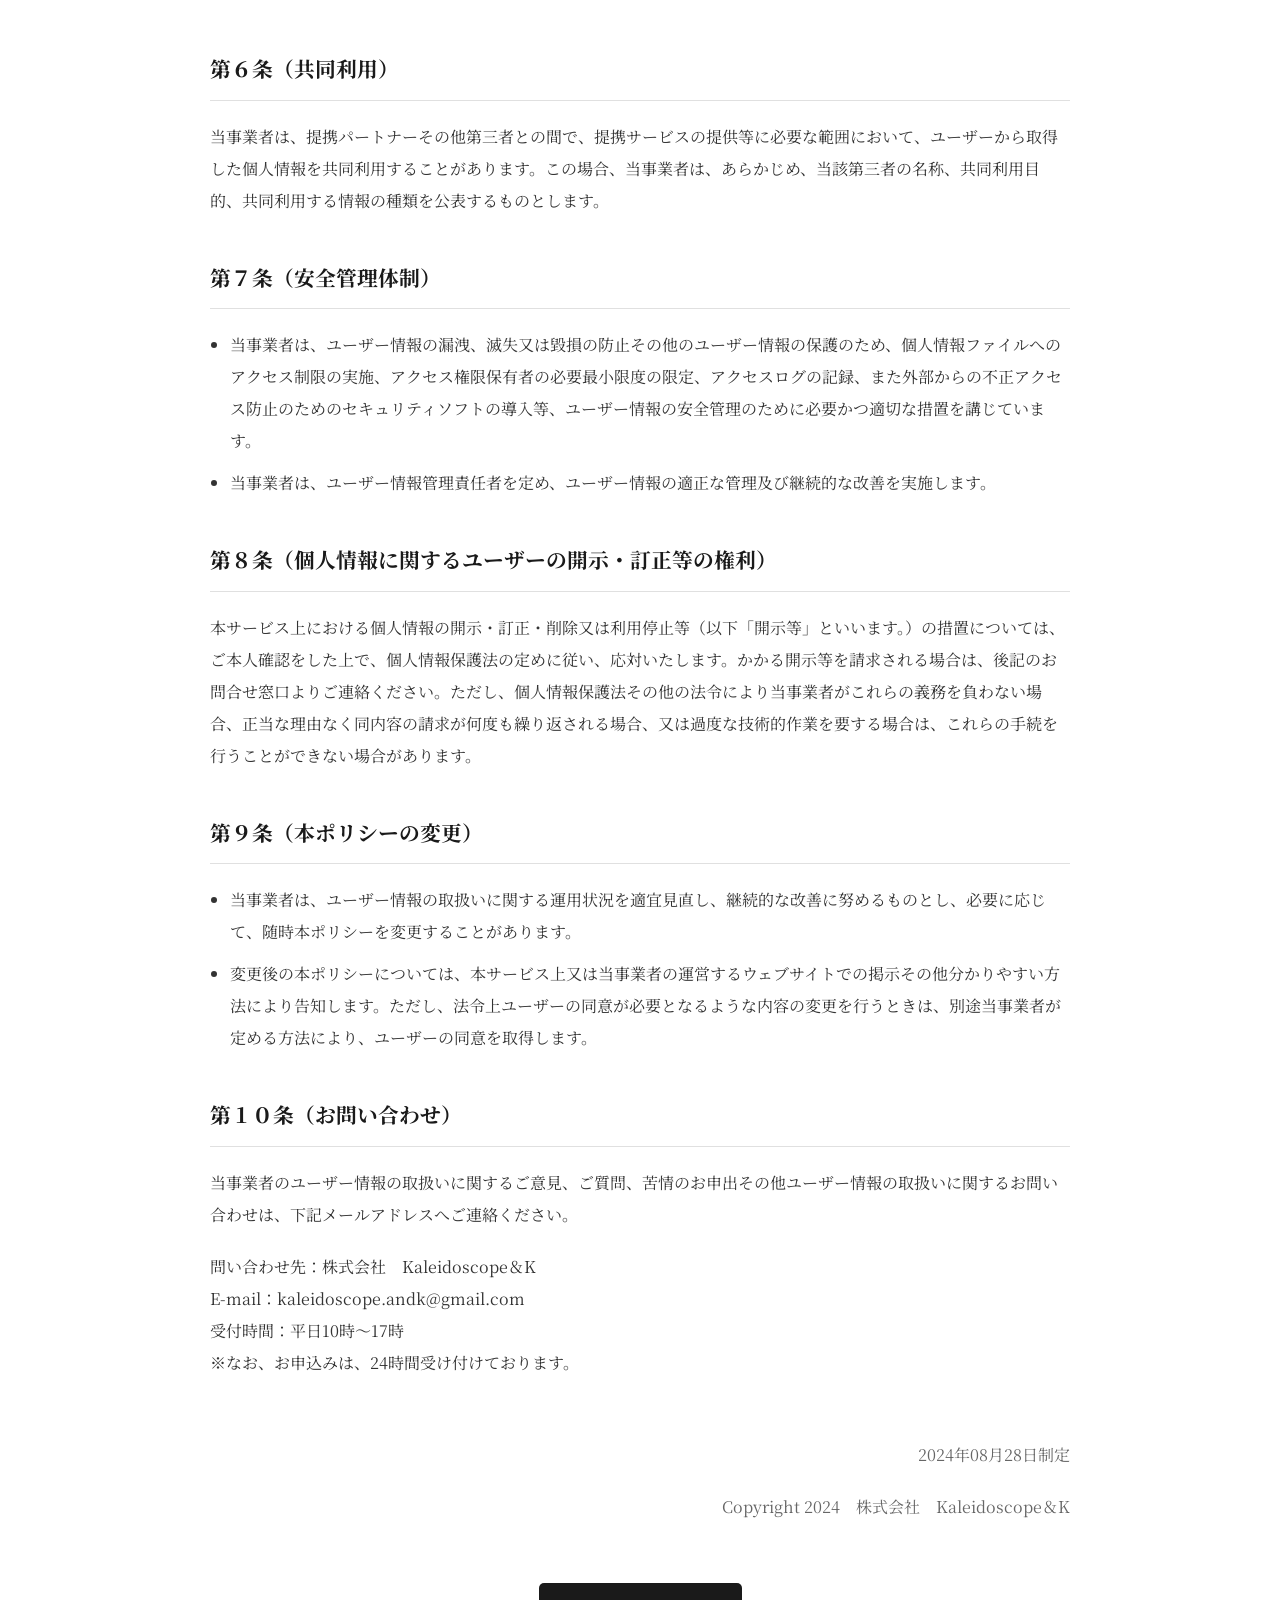
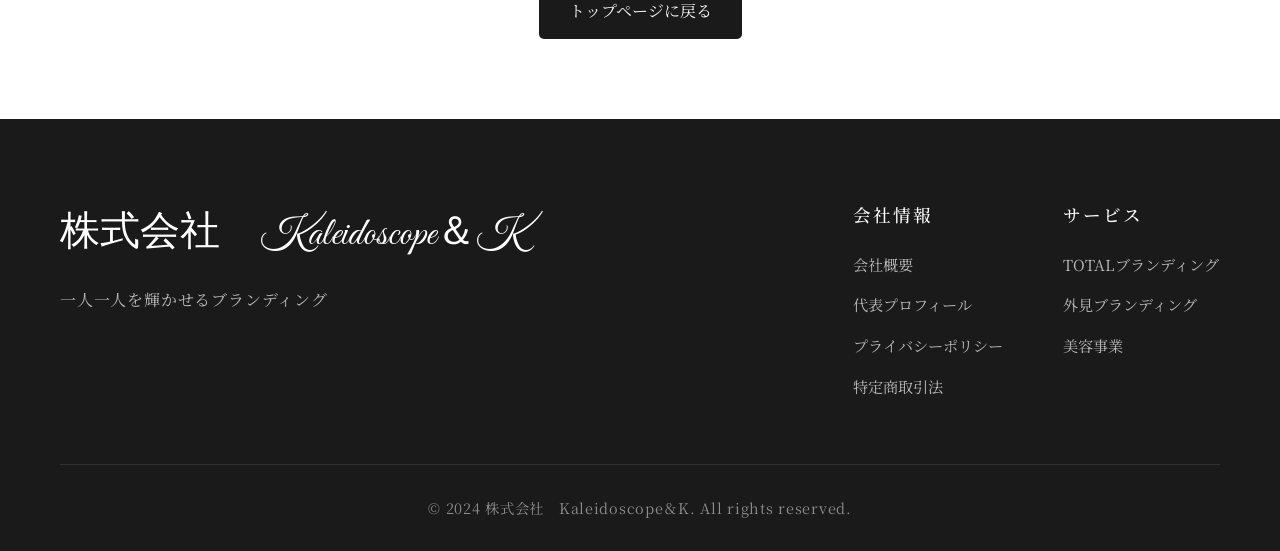
==== commit 75e03300: "全ページのフッターを共通化 - privacy.htmlとterms.htmlのフッターをindex.htmlと同じ構成に統一 - 会社情報・サービスのリンクを追加  🤖 Generated with" ====
--- a/privacy.html
+++ b/privacy.html
@@ -188,6 +188,25 @@
                     <h3>株式会社　Kaleidoscope＆K</h3>
                     <p>一人一人を輝かせるブランディング</p>
                 </div>
+                <div class="footer-links">
+                    <div class="footer-column">
+                        <h4>会社情報</h4>
+                        <ul>
+                            <li><a href="index.html#about">会社概要</a></li>
+                            <li><a href="index.html#profile">代表プロフィール</a></li>
+                            <li><a href="privacy.html">プライバシーポリシー</a></li>
+                            <li><a href="terms.html">特定商取引法</a></li>
+                        </ul>
+                    </div>
+                    <div class="footer-column">
+                        <h4>サービス</h4>
+                        <ul>
+                            <li><a href="index.html#services">TOTALブランディング</a></li>
+                            <li><a href="index.html#services">外見ブランディング</a></li>
+                            <li><a href="index.html#services">美容事業</a></li>
+                        </ul>
+                    </div>
+                </div>
             </div>
             <div class="footer-bottom">
                 <p>&copy; 2024 株式会社　Kaleidoscope＆K. All rights reserved.</p>
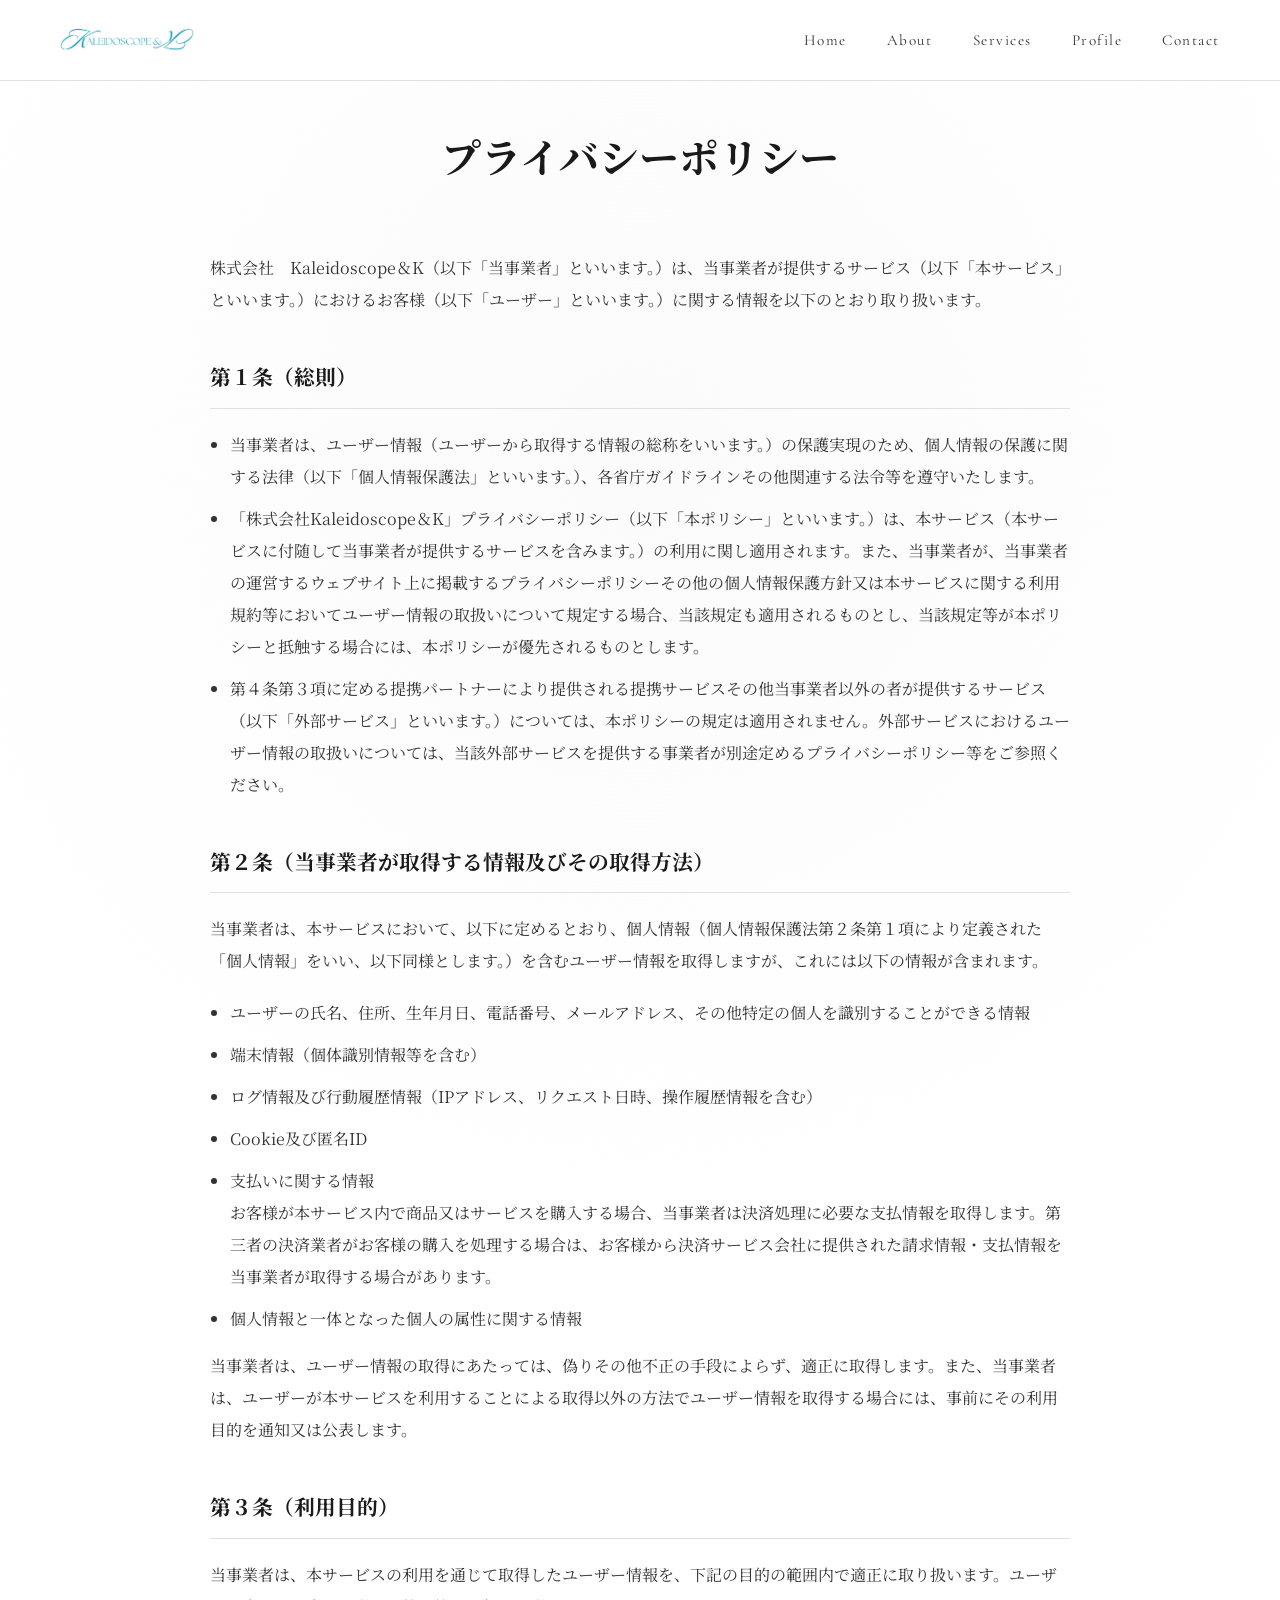
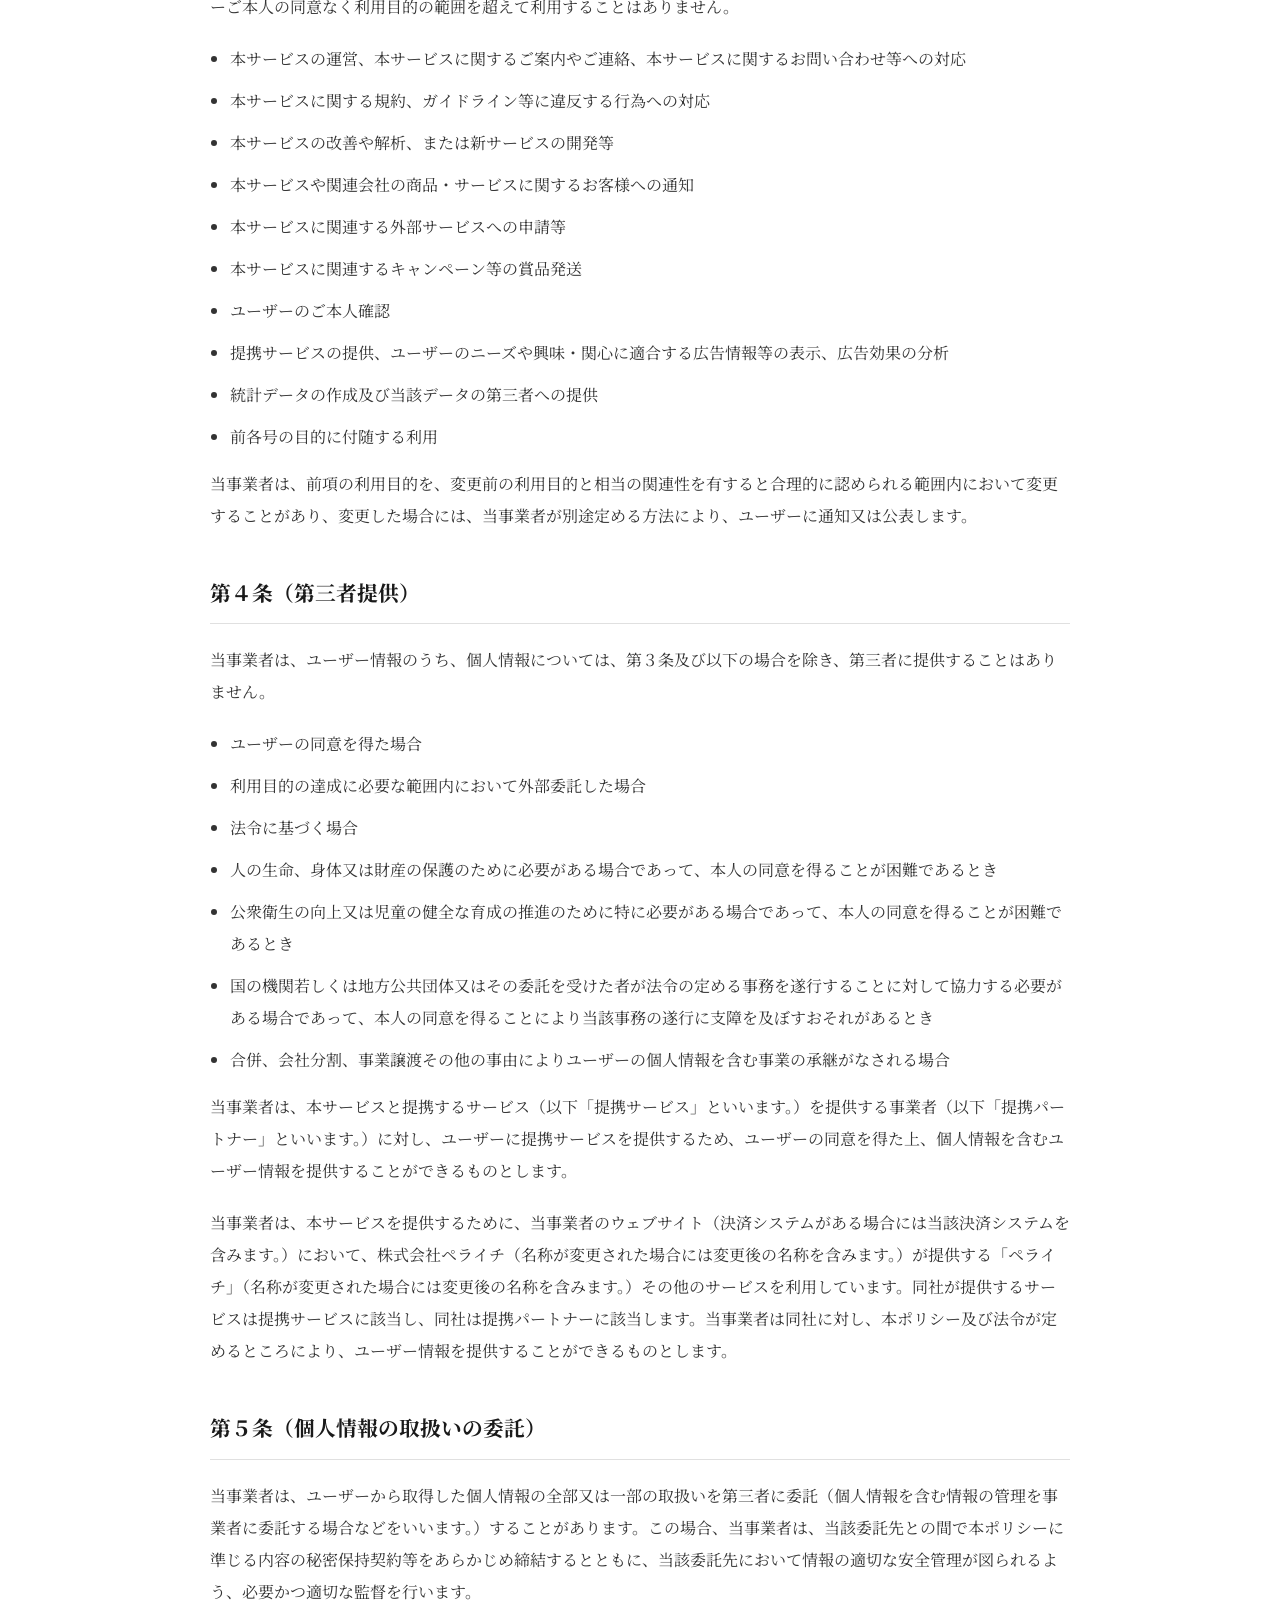
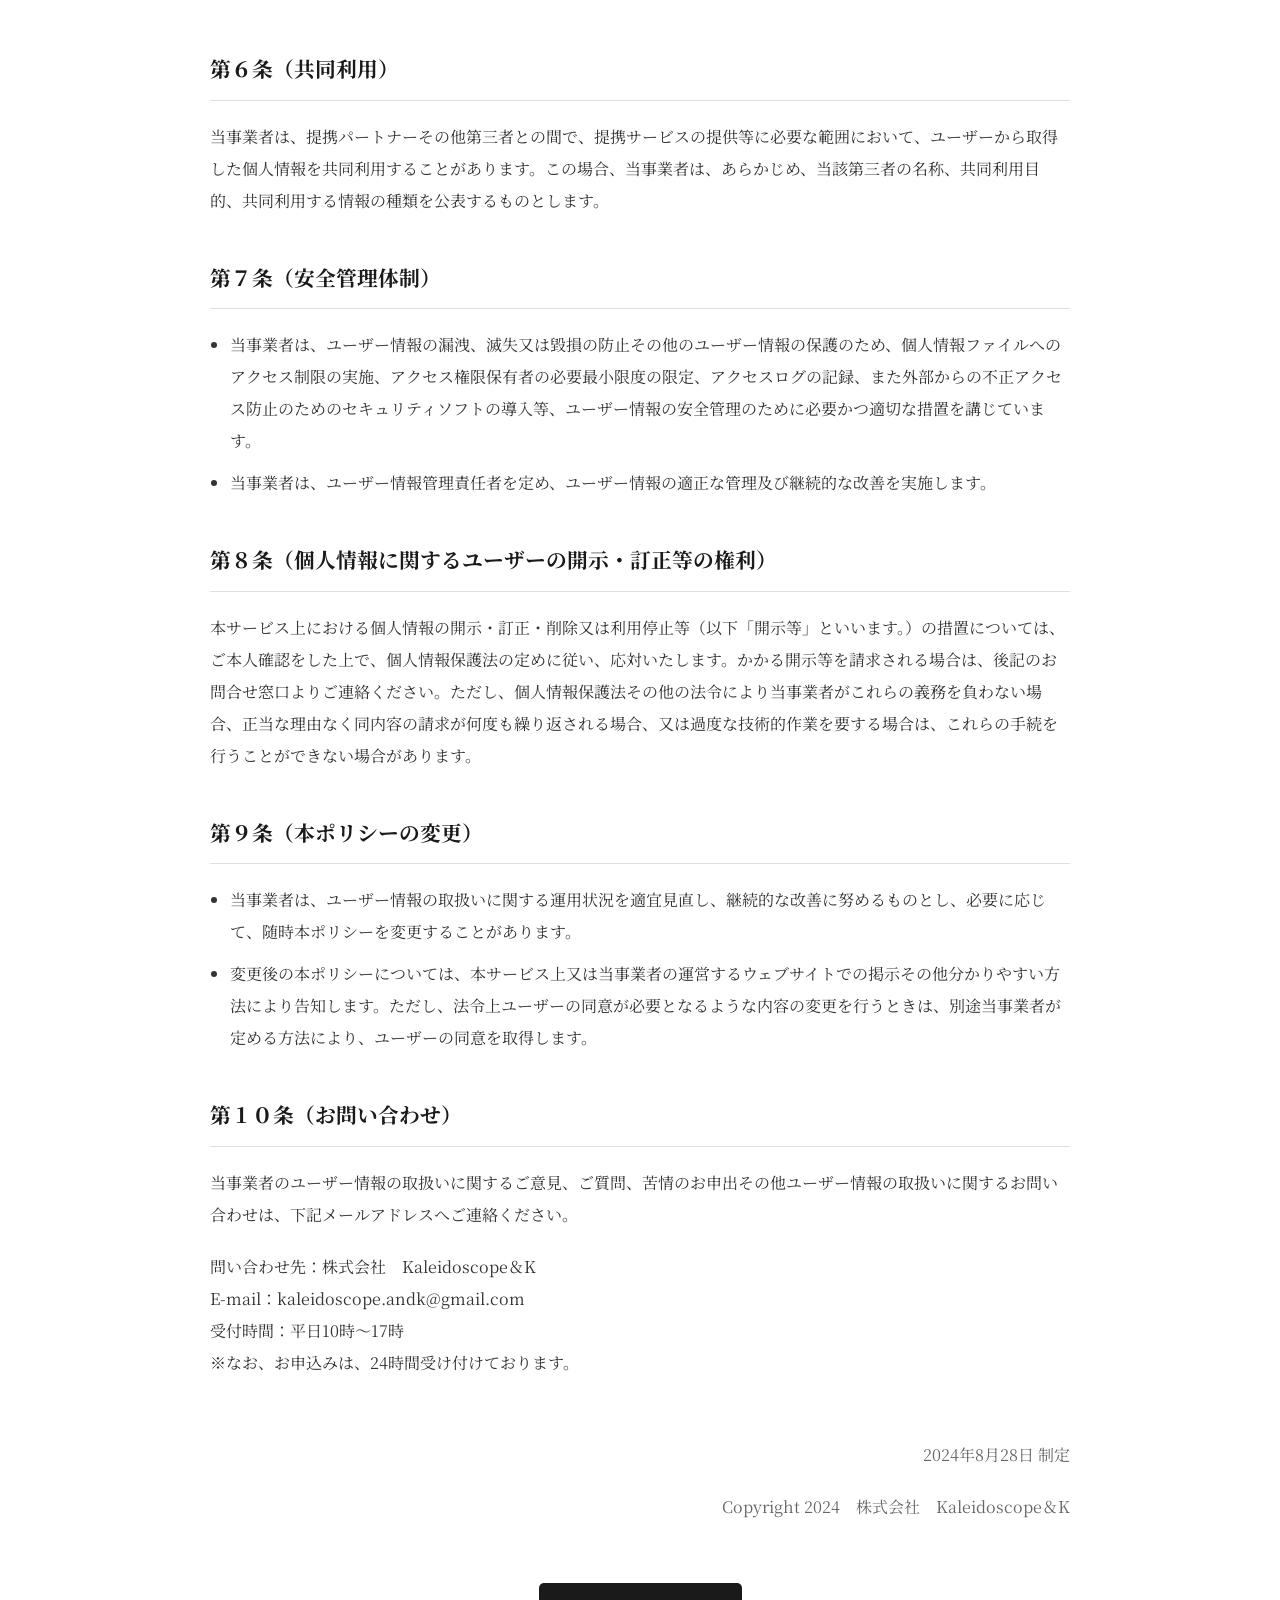
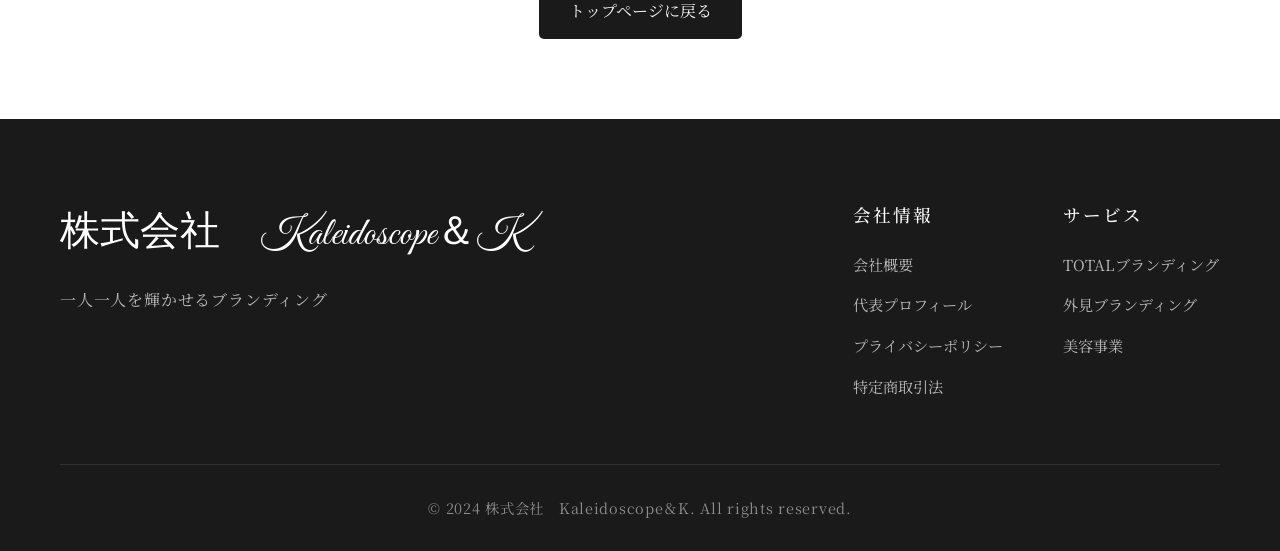
==== commit 1a52f872: "制定日の表記を統一（2024年8月28日 制定） 🤖 Generated with [Claude Code](https://claude.com/claude-code)  Co-Authored" ====
--- a/privacy.html
+++ b/privacy.html
@@ -170,7 +170,7 @@
             </p>
 
             <div class="policy-footer">
-                <p>2024年08月28日制定</p>
+                <p>2024年8月28日 制定</p>
                 <p>Copyright 2024　株式会社　Kaleidoscope＆K</p>
             </div>
 
